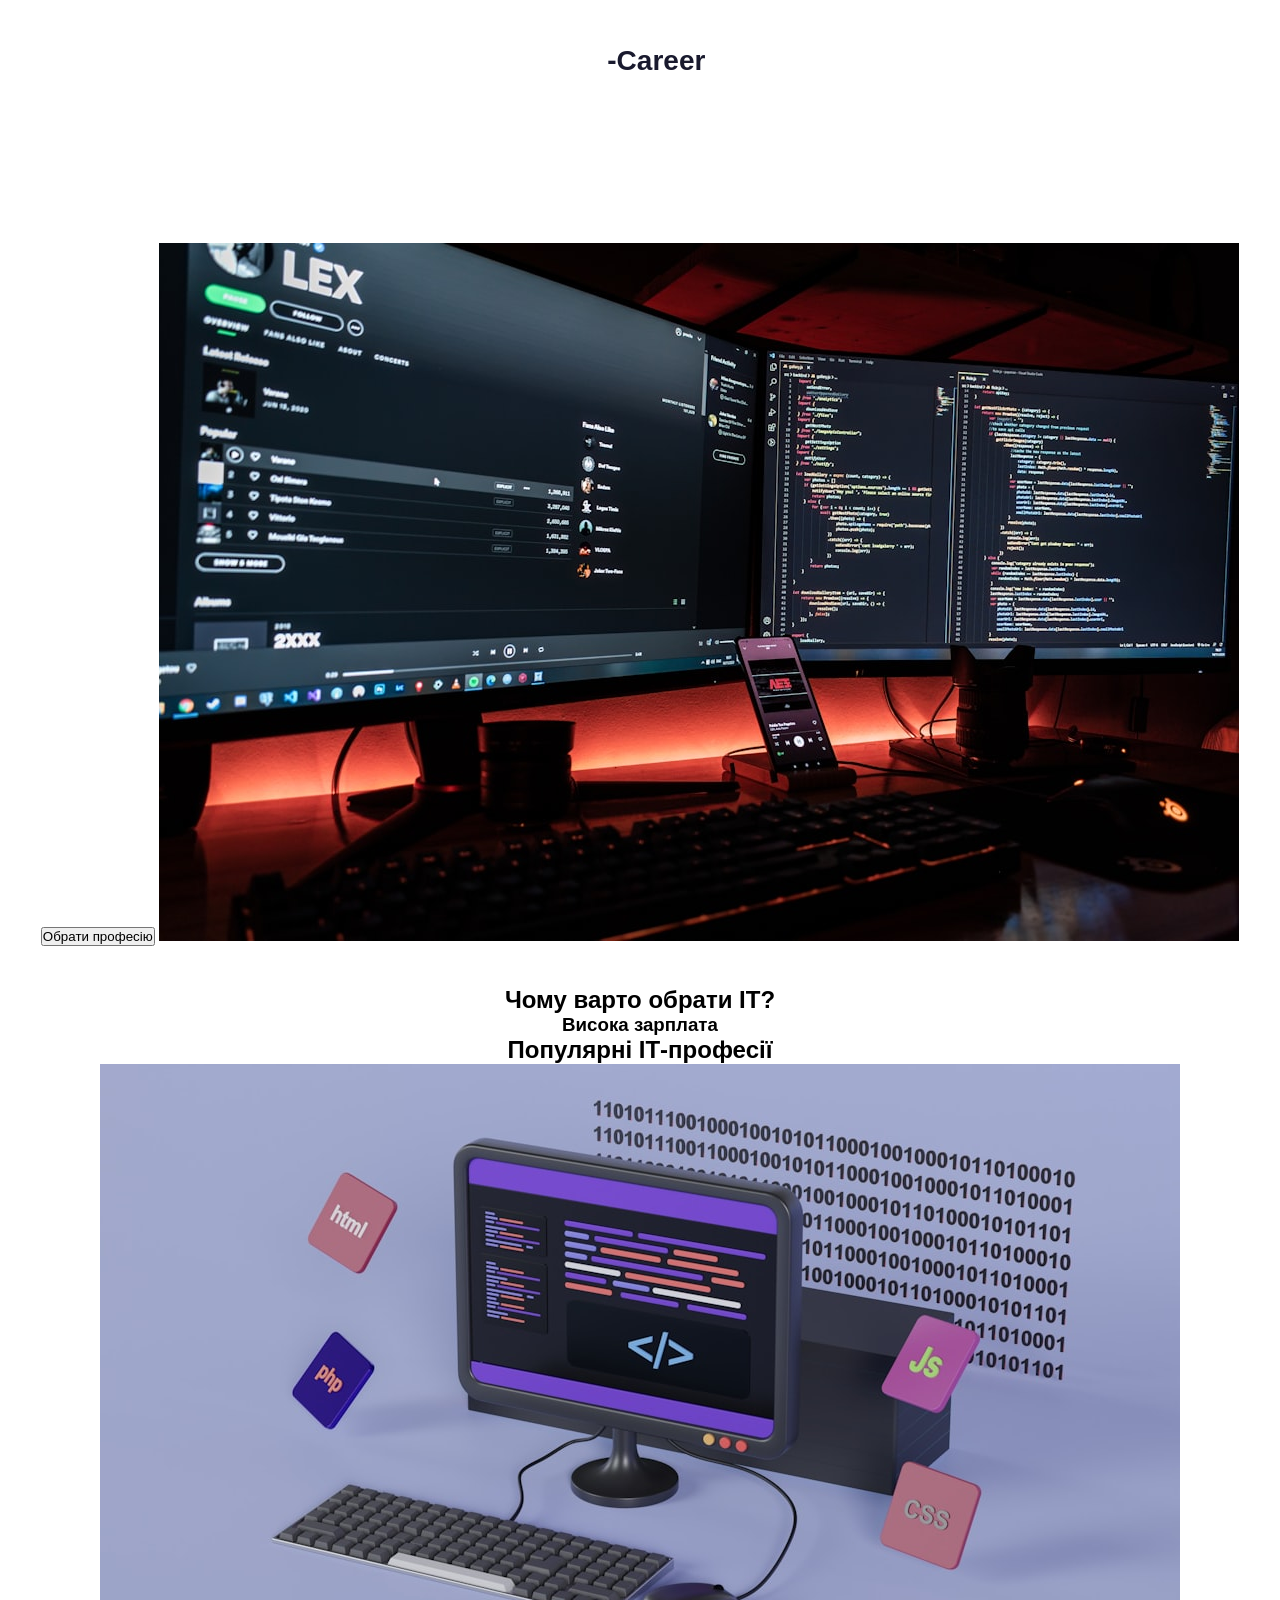
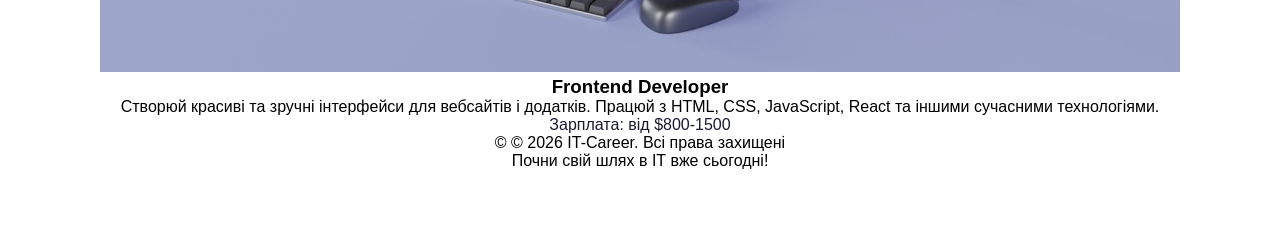
==== www/less6/index.html @ 0c4a8741 "Add files via upload" ====
<!DOCTYPE html>
<html lang="en">
<head>
    <meta charset="UTF-8">
    <title>IT-Career</title>
    <link rel="stylesheet" href="style/style.css" type="text/css">
</head>
<body>
<header>
    <div class="wrapper">
<!--        <div class="header.top"> </div>-->
        <div class="logo">IT<span class="blue"> -Career</span></div>
        <nav>
            <ul>
                <li><a href="#">Головна</a></li>
                <li><a href="#">Переваги</a></li>
                <li><a href="#">Професії</a></li>
                <li><a href="#">Контакти</a></li>
            </ul>
        </nav>
        <h1>Почни свою кар'єру в ІТ</h1>
        <p>ІТ-індустрія — це твоя можливість працювати над інноваційними проектами, отримувати високу зарплату та розвиватися в динамічному середовищі. Приєднуйся до мільйонів професіоналів по всьому світу!</p>
        <button>Обрати професію</button>
        <img src="images/photo.jpg" alt="header">
    </div>
</header>
<section>
    <div class="wrapper">
        <h2>Чому варто обрати ІТ?</h2>
        <article class="reasons-box">
            <div class="reasons-box-icon">

        </article>
    </div>
    <div class="wrapper">
        <h3>Висока зарплата</h3>
        <article class="reasons-box">
            <div class="reasons-box-icon">
        </article>
    </div>
</section>
<section class="professions">
    <div class="wrapper">
        <h2>Популярні ІТ-професії</h2>
        <article class="professions-card">
            <img src="images/photo1.jpg" alt="professions">
            <h3>Frontend Developer</h3>
            <p>Створюй красиві та зручні інтерфейси для вебсайтів і додатків. Працюй з HTML, CSS, JavaScript, React та іншими сучасними технологіями.</p>
            <p class="blue">Зарплата: від $800-1500</p>
        </article>

    </div>
</section>
<footer>
    <div class="wrapper">
        <p>&copy; © 2026 IT-Career. Всі права захищені</p>
        <p>Почни свій шлях в ІТ вже сьогодні!</p>
        <nav>
            <ul>
                <li><a href="#"</li>
            </ul>
        </nav>
    </div>
</footer>


</body>
</html>
---- www/less6/style/style.css ----
* {
    margin: 0;
    padding: 0;
    box-sizing: border-box;
    text-decoration: none;
    list-style: none;
}
html{
    font-family: Arial, sans-serif;
    text-align: center;

}
.wrapper{
    max-width: 1200px;
    margin: 0 auto;
}
.blue{
    color: #191a2e;
}
header{
    color: #ffffff;
    padding: 40px 0;
}
.header.color{
    background: #191a2e
}
.header.top {
    background: #191a2e;
}
.logo {
    font-size: 28px;
    line-height: 42px;
    font-weight: bold;
    margin-bottom: 20px;
}
nav{
    margin-bottom: 50px;
}
nav ul li{
    display: inline-block;
    margin-right: 20px;
}
nav ul li a{
    color: #ffffff;
}
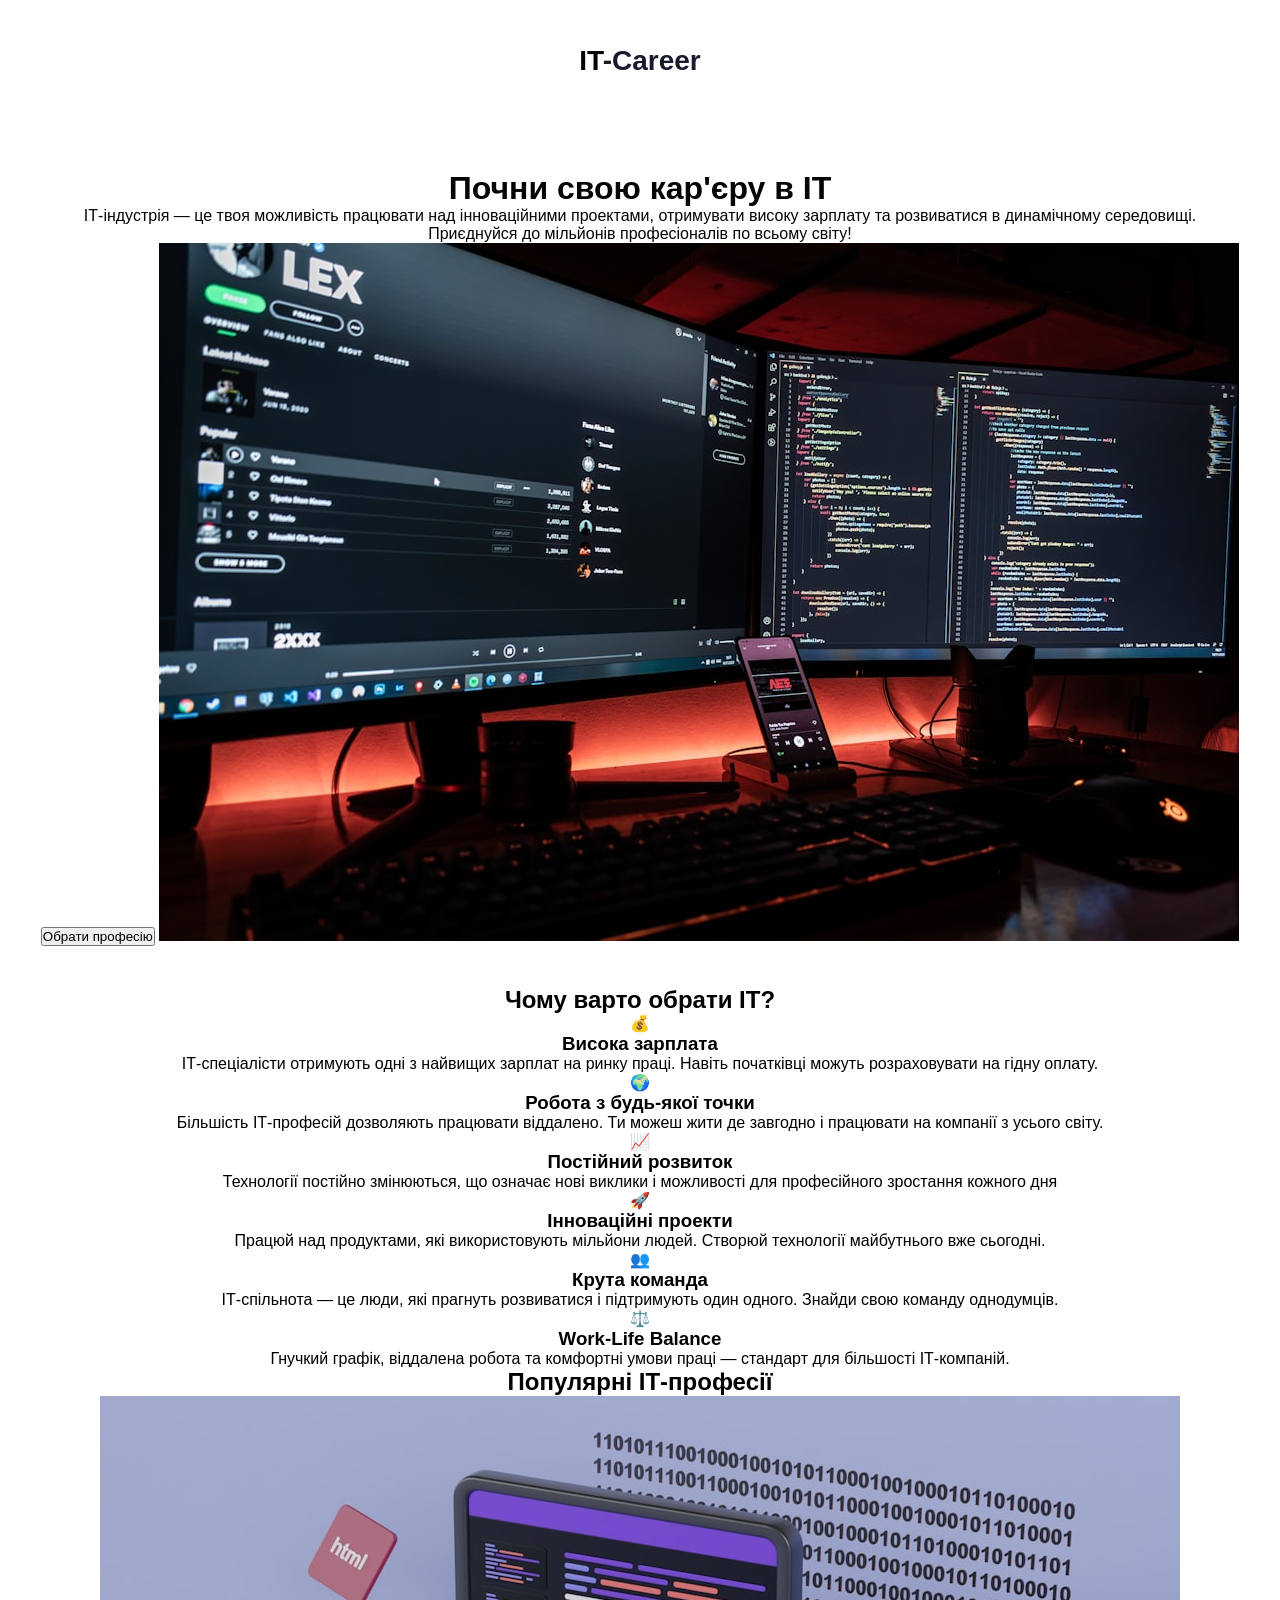
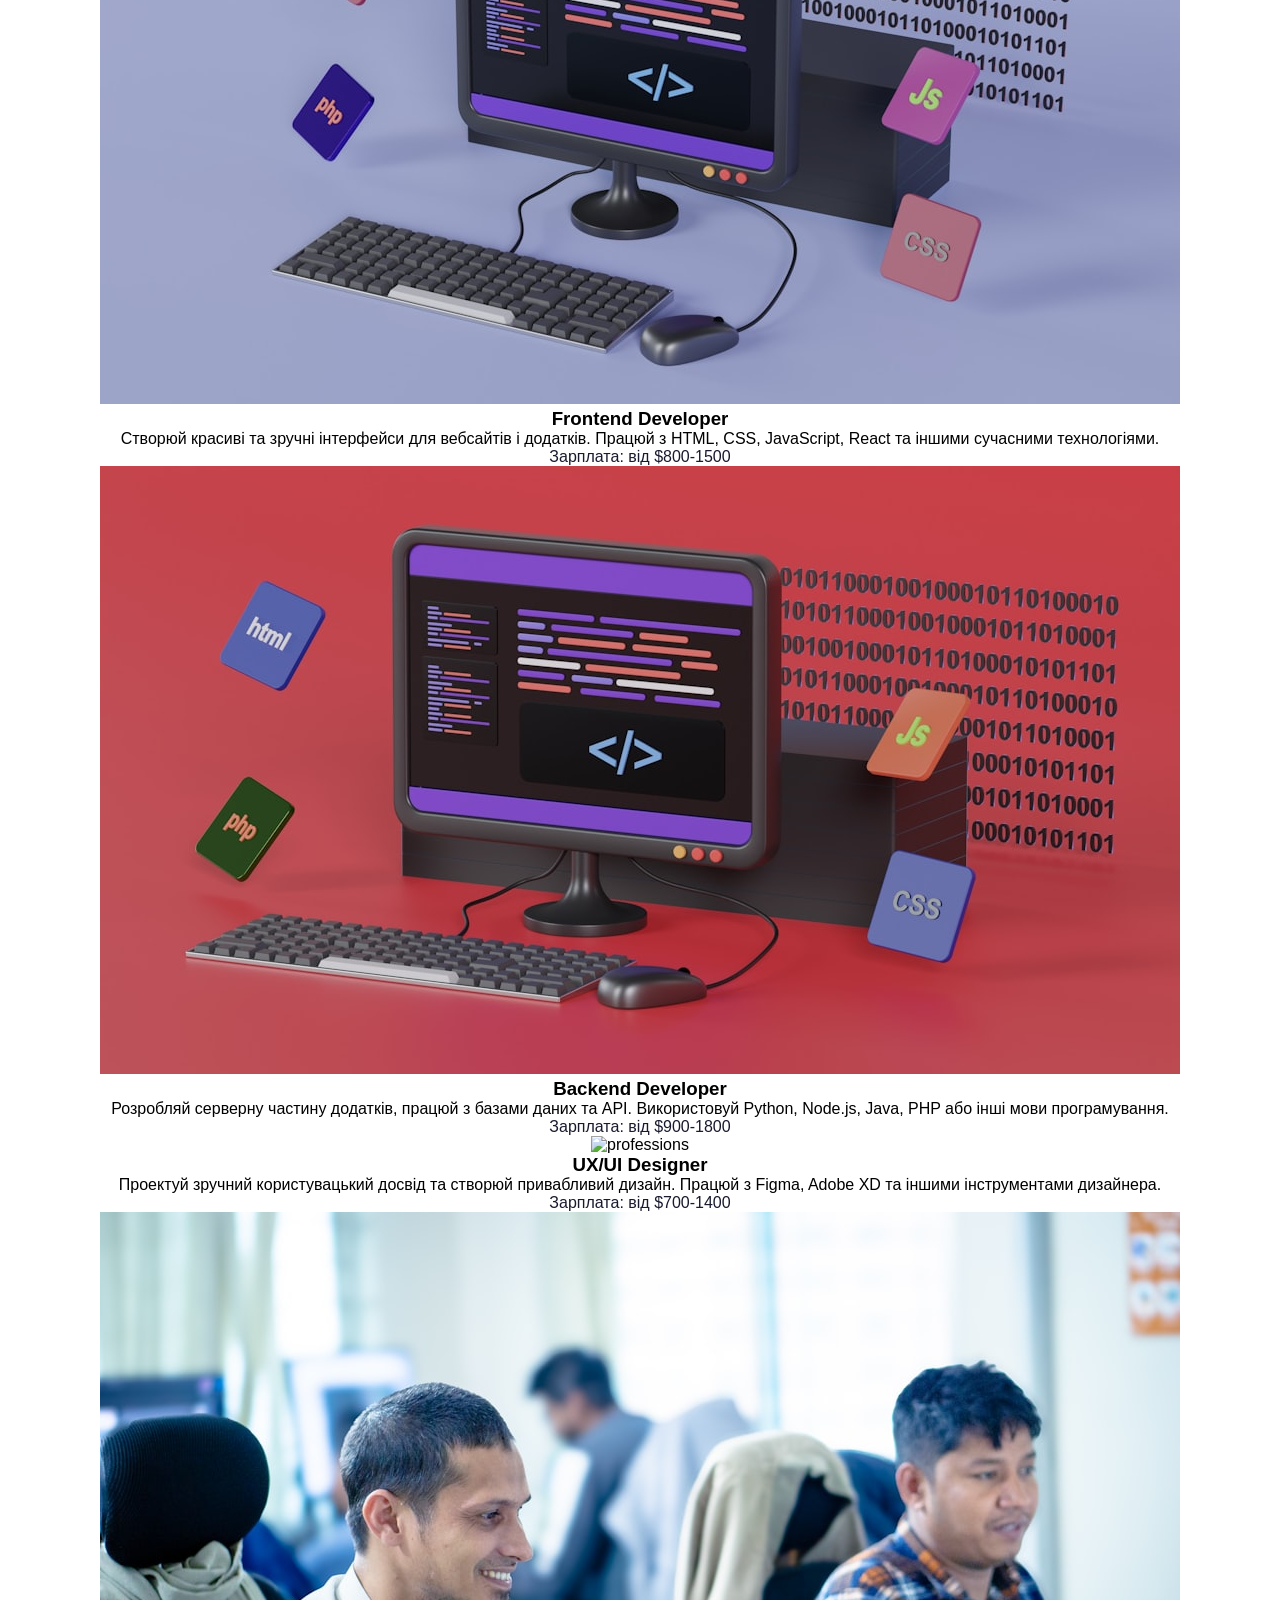
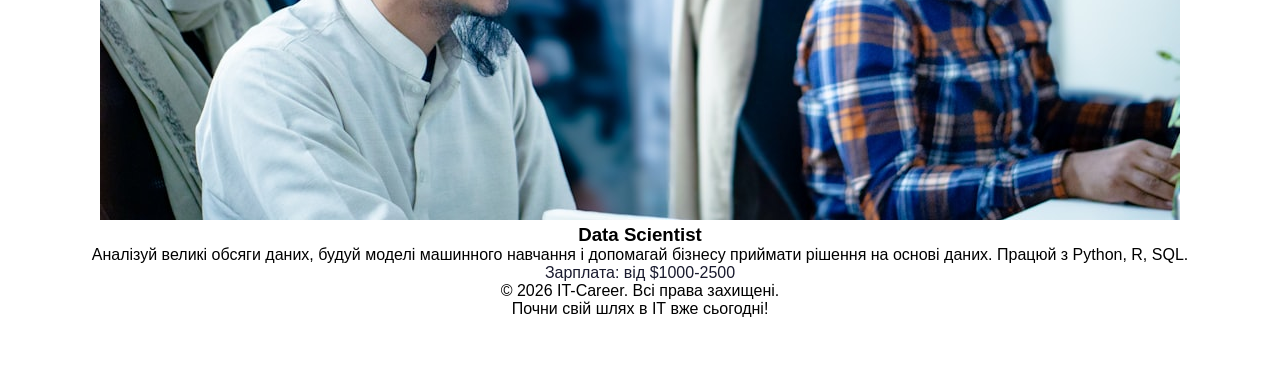
==== commit d0f4f467: "Add files via upload" ====
--- a/www/less6/index.html
+++ b/www/less6/index.html
@@ -8,34 +8,55 @@
 <body>
 <header>
     <div class="wrapper">
-<!--        <div class="header.top"> </div>-->
-        <div class="logo">IT<span class="blue"> -Career</span></div>
-        <nav>
-            <ul>
-                <li><a href="#">Головна</a></li>
-                <li><a href="#">Переваги</a></li>
-                <li><a href="#">Професії</a></li>
-                <li><a href="#">Контакти</a></li>
-            </ul>
-        </nav>
-        <h1>Почни свою кар'єру в ІТ</h1>
-        <p>ІТ-індустрія — це твоя можливість працювати над інноваційними проектами, отримувати високу зарплату та розвиватися в динамічному середовищі. Приєднуйся до мільйонів професіоналів по всьому світу!</p>
-        <button>Обрати професію</button>
-        <img src="images/photo.jpg" alt="header">
+        <div class="header.top">
+            <div class="logo">IT<span class="blue">-Career</span></div>
+            <nav>
+                <ul>
+                    <li><a href="#">Головна</a></li>
+                    <li><a href="#">Переваги</a></li>
+                    <li><a href="#">Професії</a></li>
+                    <li><a href="#">Контакти</a></li>
+                </ul>
+            </nav>
+            <h1>Почни свою кар'єру в ІТ</h1>
+            <p>ІТ-індустрія — це твоя можливість працювати над інноваційними проектами, отримувати високу зарплату та розвиватися в динамічному середовищі. Приєднуйся до мільйонів професіоналів по всьому світу!</p>
+            <button>Обрати професію</button>
+            <img src="images/photo.jpg" alt="header">
+        </div>
     </div>
 </header>
 <section>
     <div class="wrapper">
         <h2>Чому варто обрати ІТ?</h2>
-        <article class="reasons-box">
-            <div class="reasons-box-icon">
-
+        <article class="article">
+            <span class="icon">💰</span>
+            <h3>Висока зарплата</h3>
+            <p>ІТ-спеціалісти отримують одні з найвищих зарплат на ринку праці. Навіть початківці можуть розраховувати на гідну оплату.</p>
         </article>
-    </div>
-    <div class="wrapper">
-        <h3>Висока зарплата</h3>
-        <article class="reasons-box">
-            <div class="reasons-box-icon">
+        <article class="article">
+            <span class="icon">🌍</span>
+            <h3>Робота з будь-якої точки</h3>
+            <p>Більшість ІТ-професій дозволяють працювати віддалено. Ти можеш жити де завгодно і працювати на компанії з усього світу.</p>
+        </article>
+        <article class="article">
+            <span class="icon">📈</span>
+            <h3>Постійний розвиток</h3>
+            <p>Технології постійно змінюються, що означає нові виклики і можливості для професійного зростання кожного дня</p>
+        </article>
+        <article class="article">
+            <span class="icon">🚀</span>
+            <h3>Інноваційні проекти</h3>
+            <p>Працюй над продуктами, які використовують мільйони людей. Створюй технології майбутнього вже сьогодні.</p>
+        </article>
+        <article class="article">
+            <span class="icon">👥</span>
+            <h3>Крута команда</h3>
+            <p>ІТ-спільнота — це люди, які прагнуть розвиватися і підтримують один одного. Знайди свою команду однодумців.</p>
+        </article>
+        <article class="article">
+            <span class="icon">⚖️</span>
+            <h3>Work-Life Balance</h3>
+            <p>Гнучкий графік, віддалена робота та комфортні умови праці — стандарт для більшості ІТ-компаній.</p>
         </article>
     </div>
 </section>
@@ -48,21 +69,39 @@
             <p>Створюй красиві та зручні інтерфейси для вебсайтів і додатків. Працюй з HTML, CSS, JavaScript, React та іншими сучасними технологіями.</p>
             <p class="blue">Зарплата: від $800-1500</p>
         </article>
-
+        <article class="professions-card">
+            <img src="images/photo2.jpg" alt="professions">
+            <h3>Backend Developer</h3>
+            <p>Розробляй серверну частину додатків, працюй з базами даних та API. Використовуй Python, Node.js, Java, PHP або інші мови програмування.</p>
+            <p class="blue">Зарплата: від $900-1800</p>
+        </article>
+        <article class="professions-card">
+            <img src="images/photo3.jpg" alt="professions">
+            <h3>UX/UI Designer</h3>
+            <p>Проектуй зручний користувацький досвід та створюй привабливий дизайн. Працюй з Figma, Adobe XD та іншими інструментами дизайнера.</p>
+            <p class="blue">Зарплата: від $700-1400</p>
+        </article>
+        <article class="professions-card">
+            <img src="images/photo4.jpg" alt="professions">
+            <h3>Data Scientist</h3>
+            <p>Аналізуй великі обсяги даних, будуй моделі машинного навчання і допомагай бізнесу приймати рішення на основі даних. Працюй з Python, R, SQL.</p>
+            <p class="blue">Зарплата: від $1000-2500</p>
+        </article>
     </div>
 </section>
 <footer>
     <div class="wrapper">
-        <p>&copy; © 2026 IT-Career. Всі права захищені</p>
+        <p>&copy; 2026 IT-Career. Всі права захищені.</p>
         <p>Почни свій шлях в ІТ вже сьогодні!</p>
         <nav>
             <ul>
-                <li><a href="#"</li>
+                <li><a href="#">Головна</a></li>
+                <li><a href="#">Переваги</a></li>
+                <li><a href="#">Професії</a></li>
+                <li><a href="#">Контакти</a></li>
             </ul>
         </nav>
     </div>
 </footer>
-
-
 </body>
 </html>
--- a/www/less6/style/style.css
+++ b/www/less6/style/style.css
@@ -18,7 +18,7 @@
     color: #191a2e;
 }
 header{
-    color: #ffffff;
+    color: #050505;
     padding: 40px 0;
 }
 .header.color{
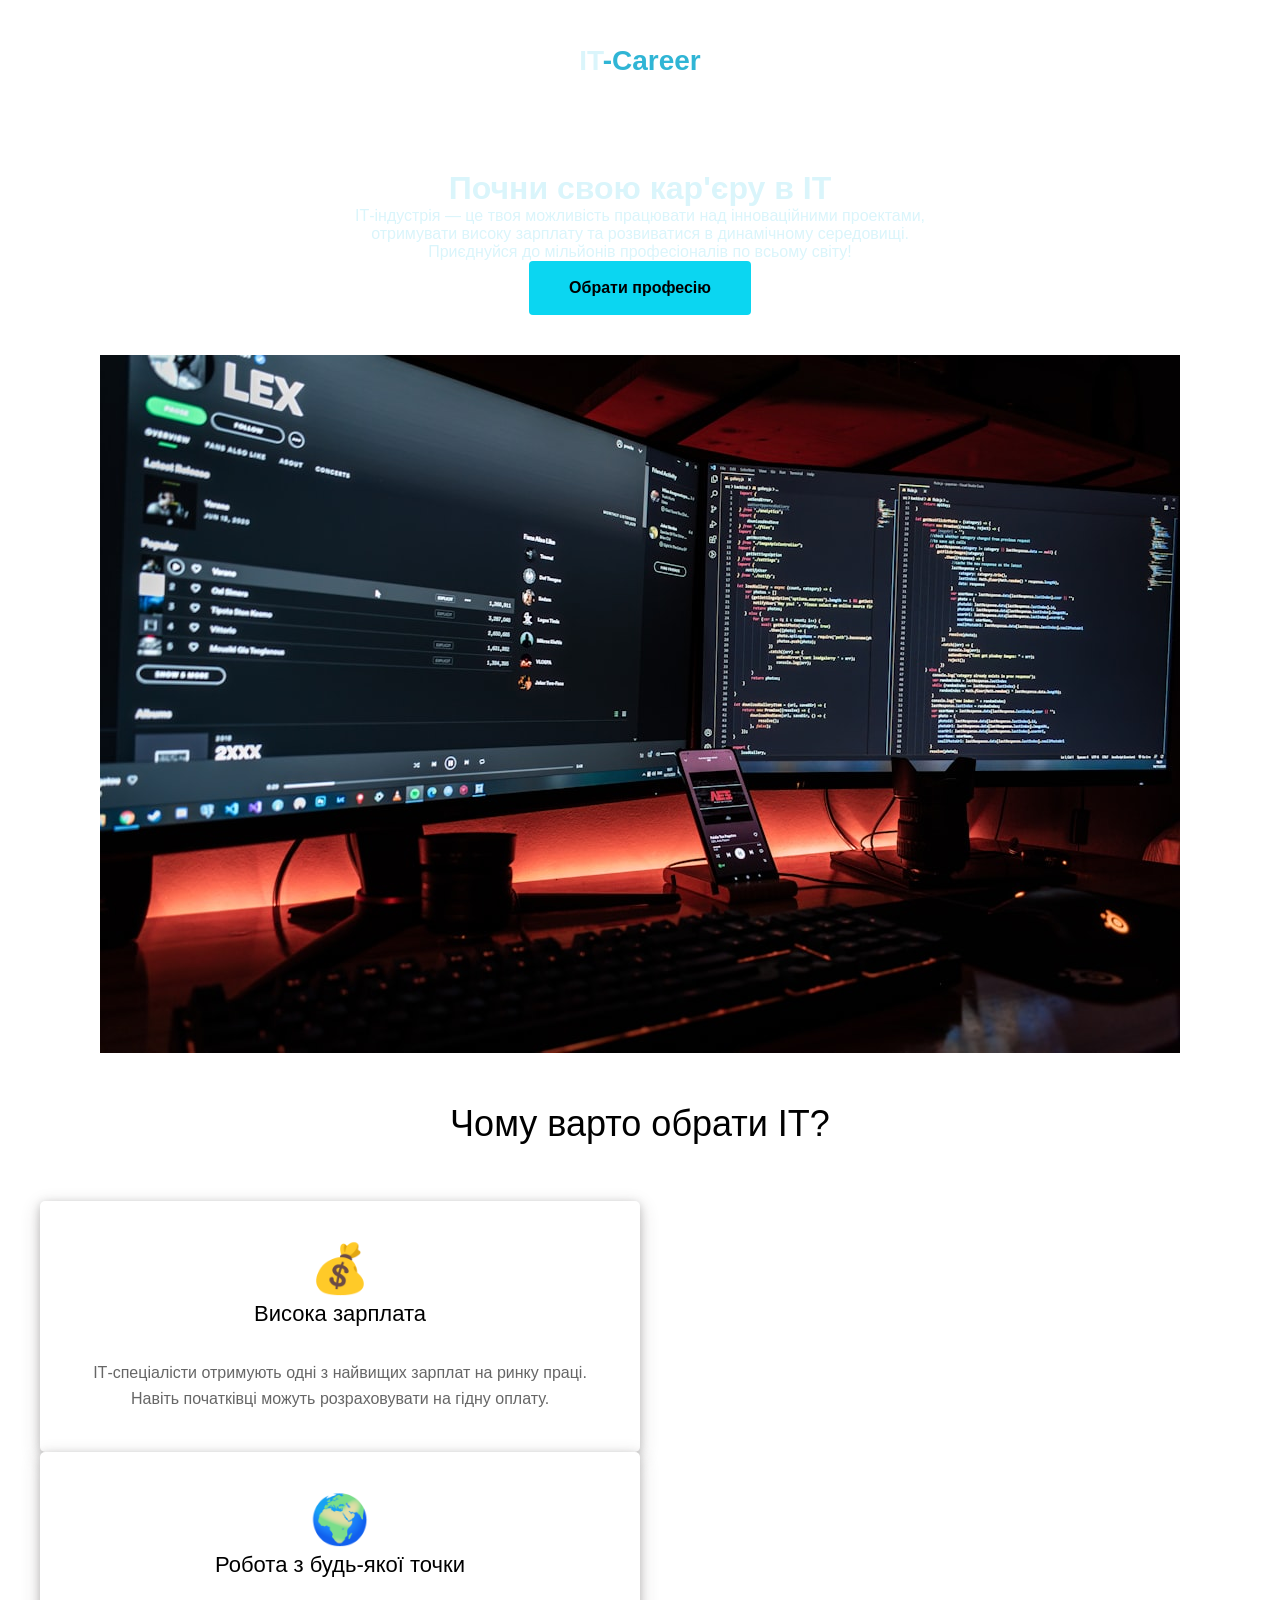
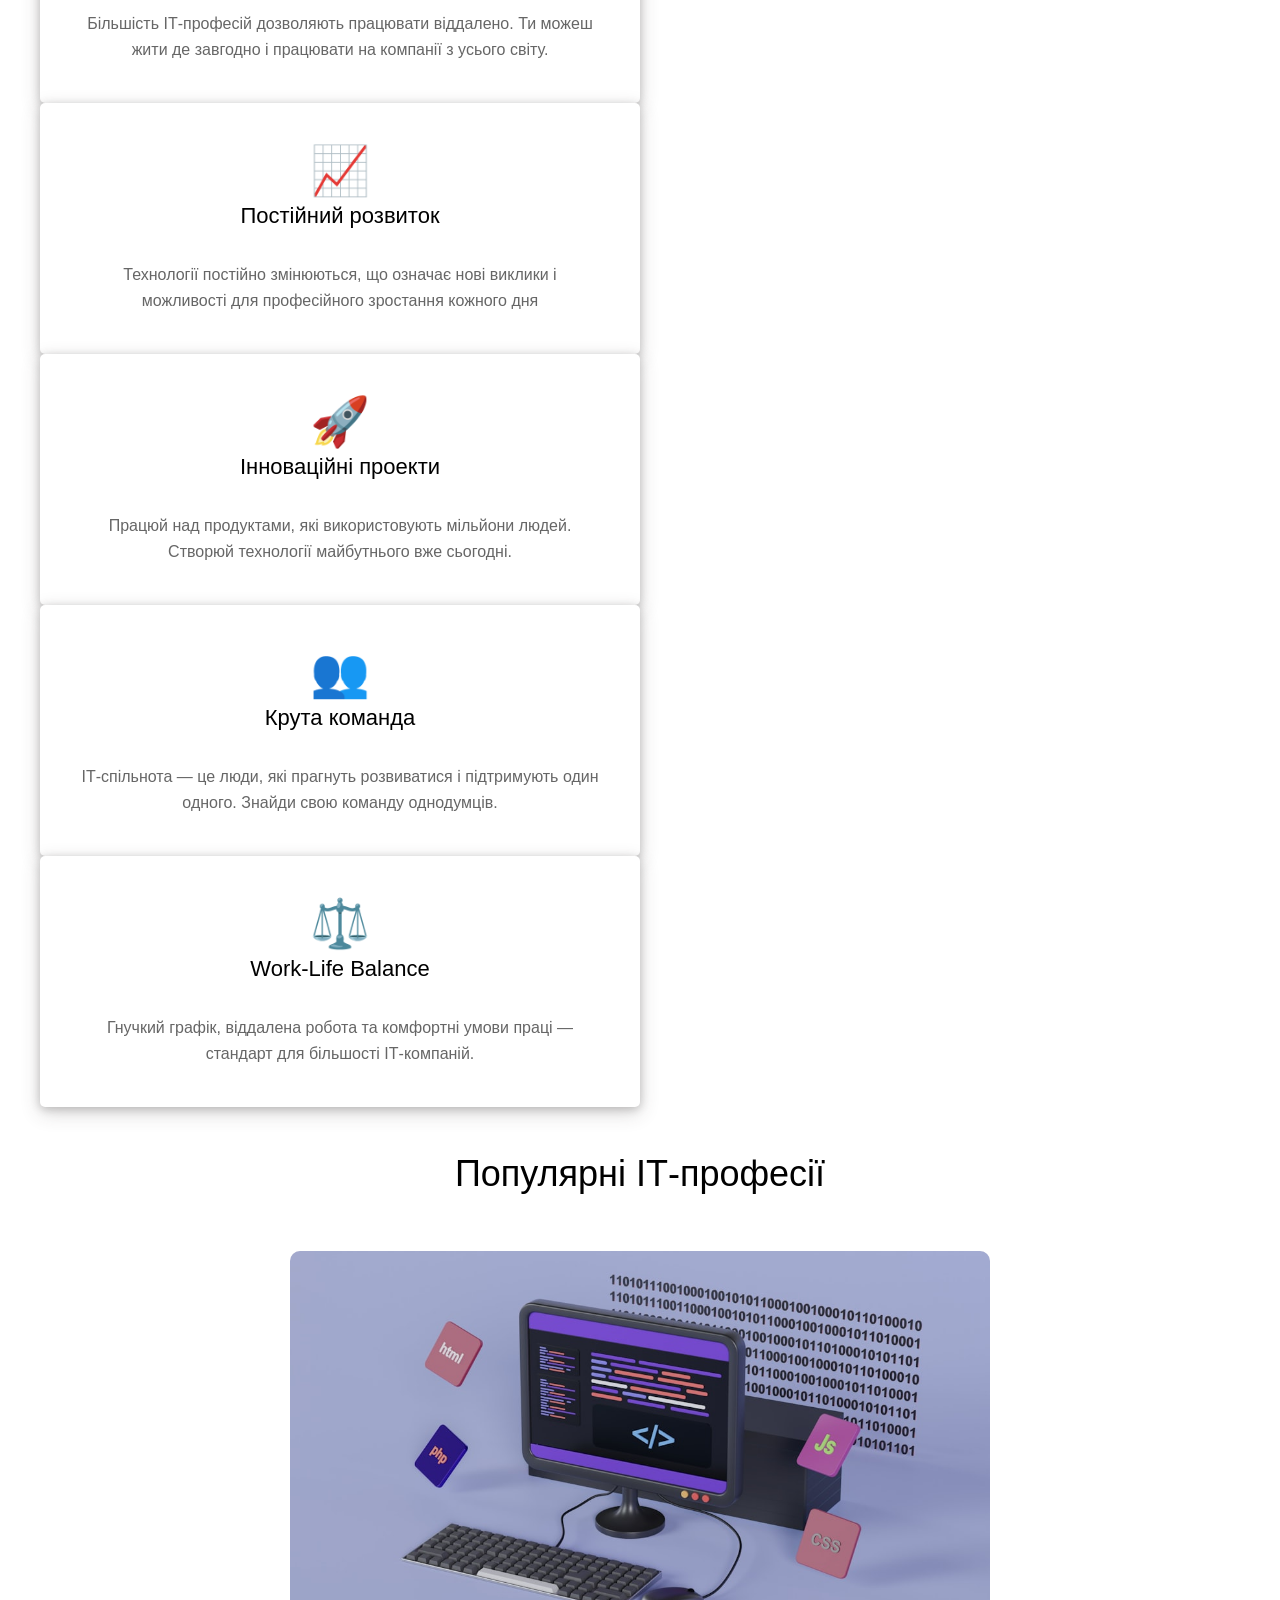
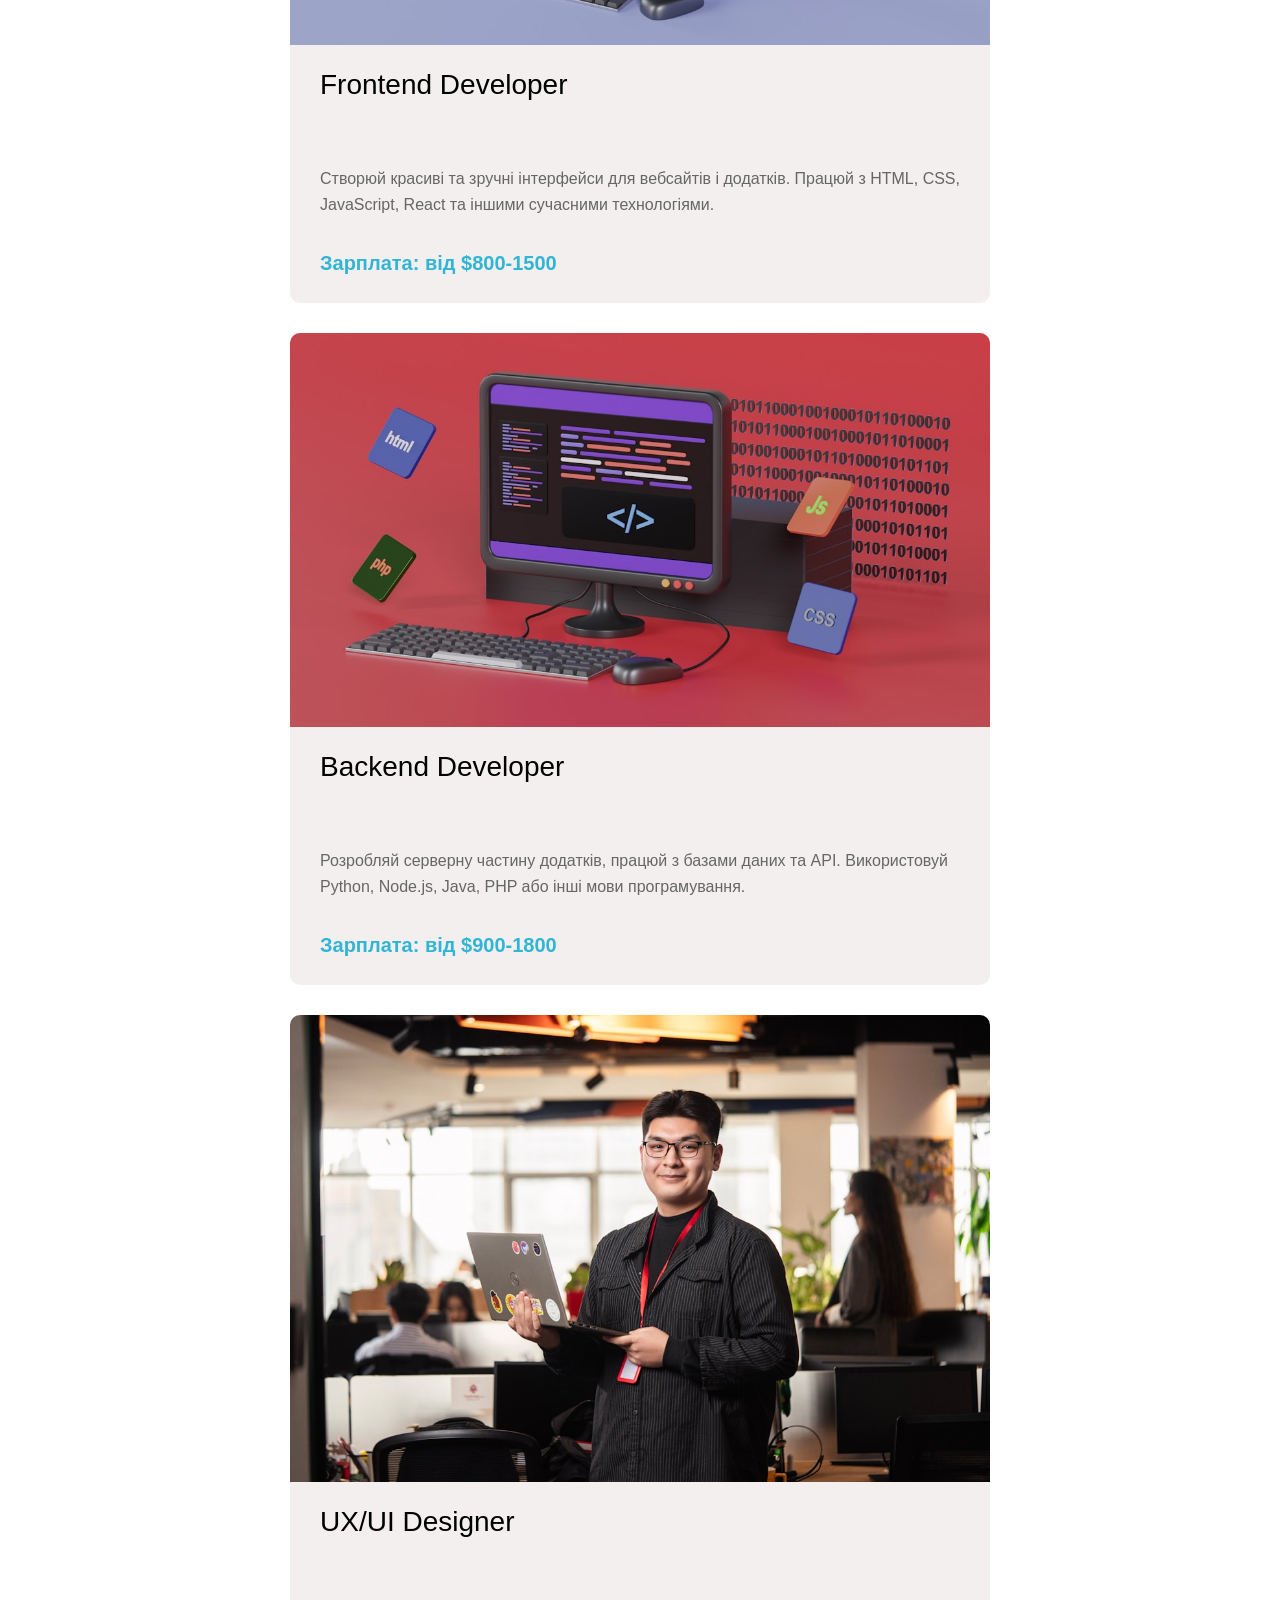
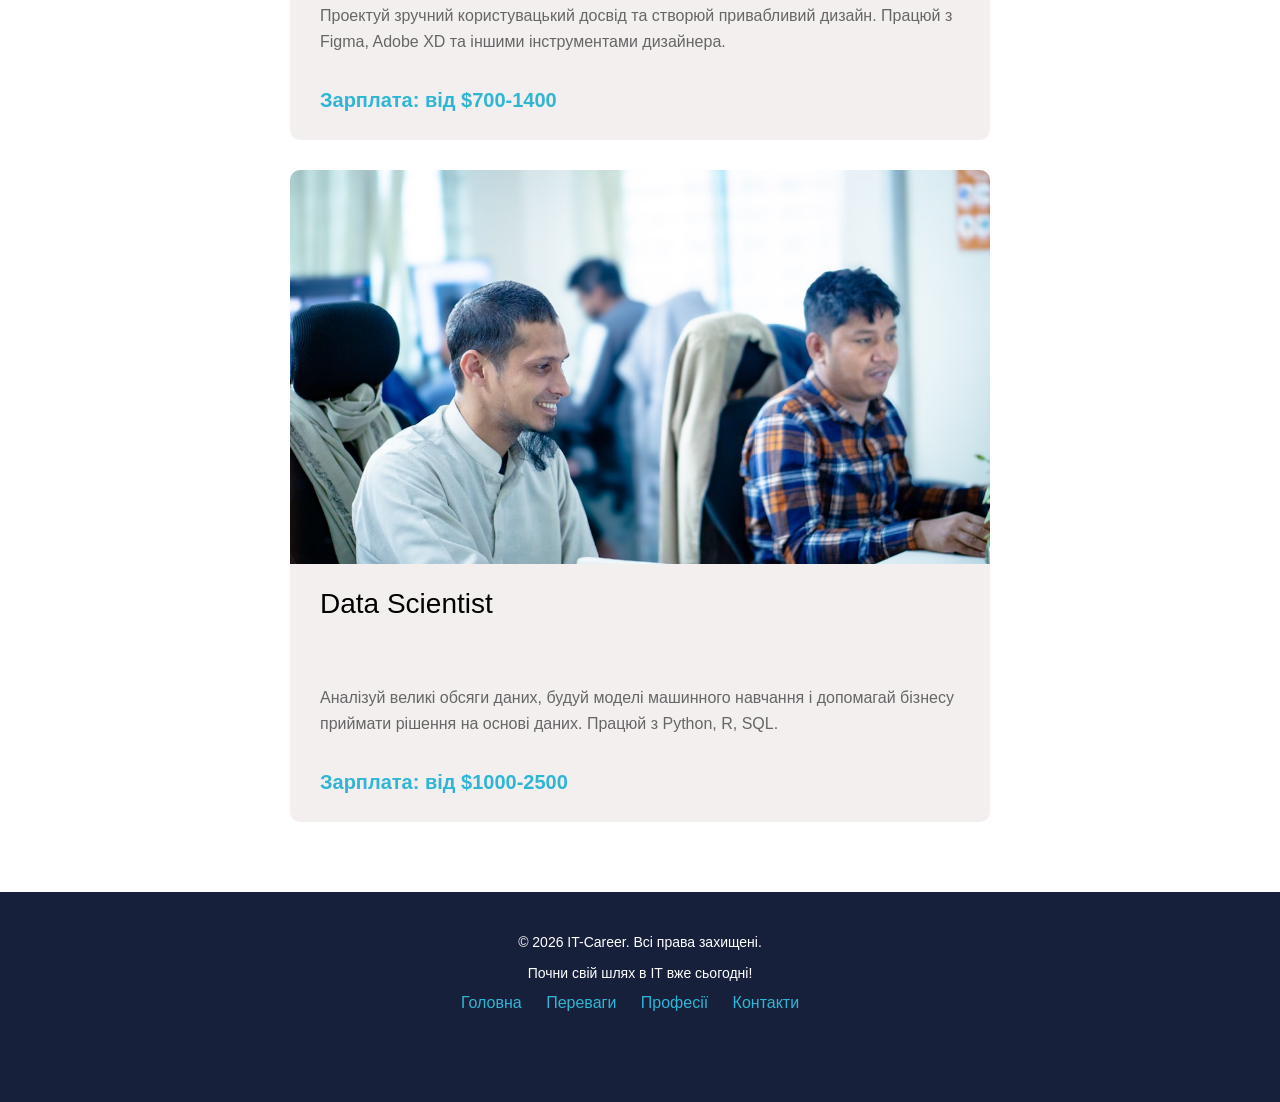
==== commit 5cb68ce9: "Add files via upload" ====
--- a/www/less6/index.html
+++ b/www/less6/index.html
@@ -19,13 +19,13 @@
                 </ul>
             </nav>
             <h1>Почни свою кар'єру в ІТ</h1>
-            <p>ІТ-індустрія — це твоя можливість працювати над інноваційними проектами, отримувати високу зарплату та розвиватися в динамічному середовищі. Приєднуйся до мільйонів професіоналів по всьому світу!</p>
+            <p>ІТ-індустрія — це твоя можливість працювати над інноваційними проектами,<br> отримувати високу зарплату та розвиватися в динамічному середовищі.<br> Приєднуйся до мільйонів професіоналів по всьому світу!</p>
             <button>Обрати професію</button>
             <img src="images/photo.jpg" alt="header">
         </div>
     </div>
 </header>
-<section>
+<section class="reasons-box">
     <div class="wrapper">
         <h2>Чому варто обрати ІТ?</h2>
         <article class="article">
@@ -95,10 +95,10 @@
         <p>Почни свій шлях в ІТ вже сьогодні!</p>
         <nav>
             <ul>
-                <li><a href="#">Головна</a></li>
-                <li><a href="#">Переваги</a></li>
-                <li><a href="#">Професії</a></li>
-                <li><a href="#">Контакти</a></li>
+                <li><a href="#" class="blue">Головна</a></li>
+                <li><a href="#" class="blue">Переваги</a></li>
+                <li><a href="#" class="blue">Професії</a></li>
+                <li><a href="#" class="blue">Контакти</a></li>
             </ul>
         </nav>
     </div>
--- a/www/less6/style/style.css
+++ b/www/less6/style/style.css
@@ -15,10 +15,10 @@
     margin: 0 auto;
 }
 .blue{
-    color: #191a2e;
+    color: #30b5d5;
 }
 header{
-    color: #050505;
+    color: #daf5fb;
     padding: 40px 0;
 }
 .header.color{
@@ -42,4 +42,107 @@
 }
 nav ul li a{
     color: #ffffff;
-}+}
+.header-color .wrapper h1{
+    font-size: 48px;
+    line-height: 72px;
+    font-weight: normal;
+    margin-bottom: 50px;
+}
+.header-color .wrapper p{
+    font-size: 18px;
+    line-height: 29px;
+    margin-bottom: 40px;
+}
+button{
+    display: block;
+    margin: 0 auto 40px;
+    border: none;
+    background: #0bd6f1;
+    padding: 10px 40px;
+    font-size: 16px;
+    line-height: 34px;
+    font-weight: bold;
+    border-radius: 4px;
+}
+.header-color .wrapper img{
+    width: 800px;
+    border-radius: 5px;
+}
+.reasons{
+    background: #f5f5f5;
+}
+h2{
+    font-size: 36px;
+    line-height: 54px;
+    font-weight: 500;
+    margin-bottom: 50px;
+}
+.reasons, .professions{
+    padding: 40px 0;
+}
+.article{
+    max-width: 600px;
+    background: #fff;
+    border-radius: 5px;
+    padding: 40px;
+    box-shadow: 0 2px 10px 0 rgba(0, 0, 0, 0.2), 0 6px 20px 0 rgba(58, 50, 50, 0.19);
+}
+.reasons .wrapper article{
+    margin: 0 auto 20px;
+}
+.icon{
+    font-size: 48px;
+    margin-bottom: 40px;
+}
+h3{
+    font-size: 22px;
+    line-height: 33px;
+    font-weight: 500;
+    margin-bottom: 30px;
+}
+.reasons-box p{
+    font-size: 16px;
+    line-height: 26px;
+    color: #666666;
+}
+.professions-card{
+    max-width: 700px;
+    overflow: hidden;
+    margin: 0 auto 30px;
+    background: #f3efef;
+    border-radius: 10px;
+    text-align: left;
+}
+.professions-card img{
+    object-fit: cover;
+    width: 100%;
+}
+.professions-card h3{
+    font-size: 28px;
+    line-height: 42px;
+    padding: 15px 30px;
+}
+.professions-card p{
+    font-size: 16px;
+    line-height: 26px;
+    color: #666666;
+    padding: 15px 30px;
+}
+.professions-card p.blue{
+    color: #30b5d5;
+    font-size: 20px;
+    line-height: 30px;
+    font-weight: 700;
+    margin-bottom: 10px;
+}
+footer{
+    background: #17203b;
+    padding: 40px 0;
+    color: #fff;
+}
+footer p{
+    font-size: 14px;
+    line-height: 21px;
+    margin-bottom: 10px;
+}
